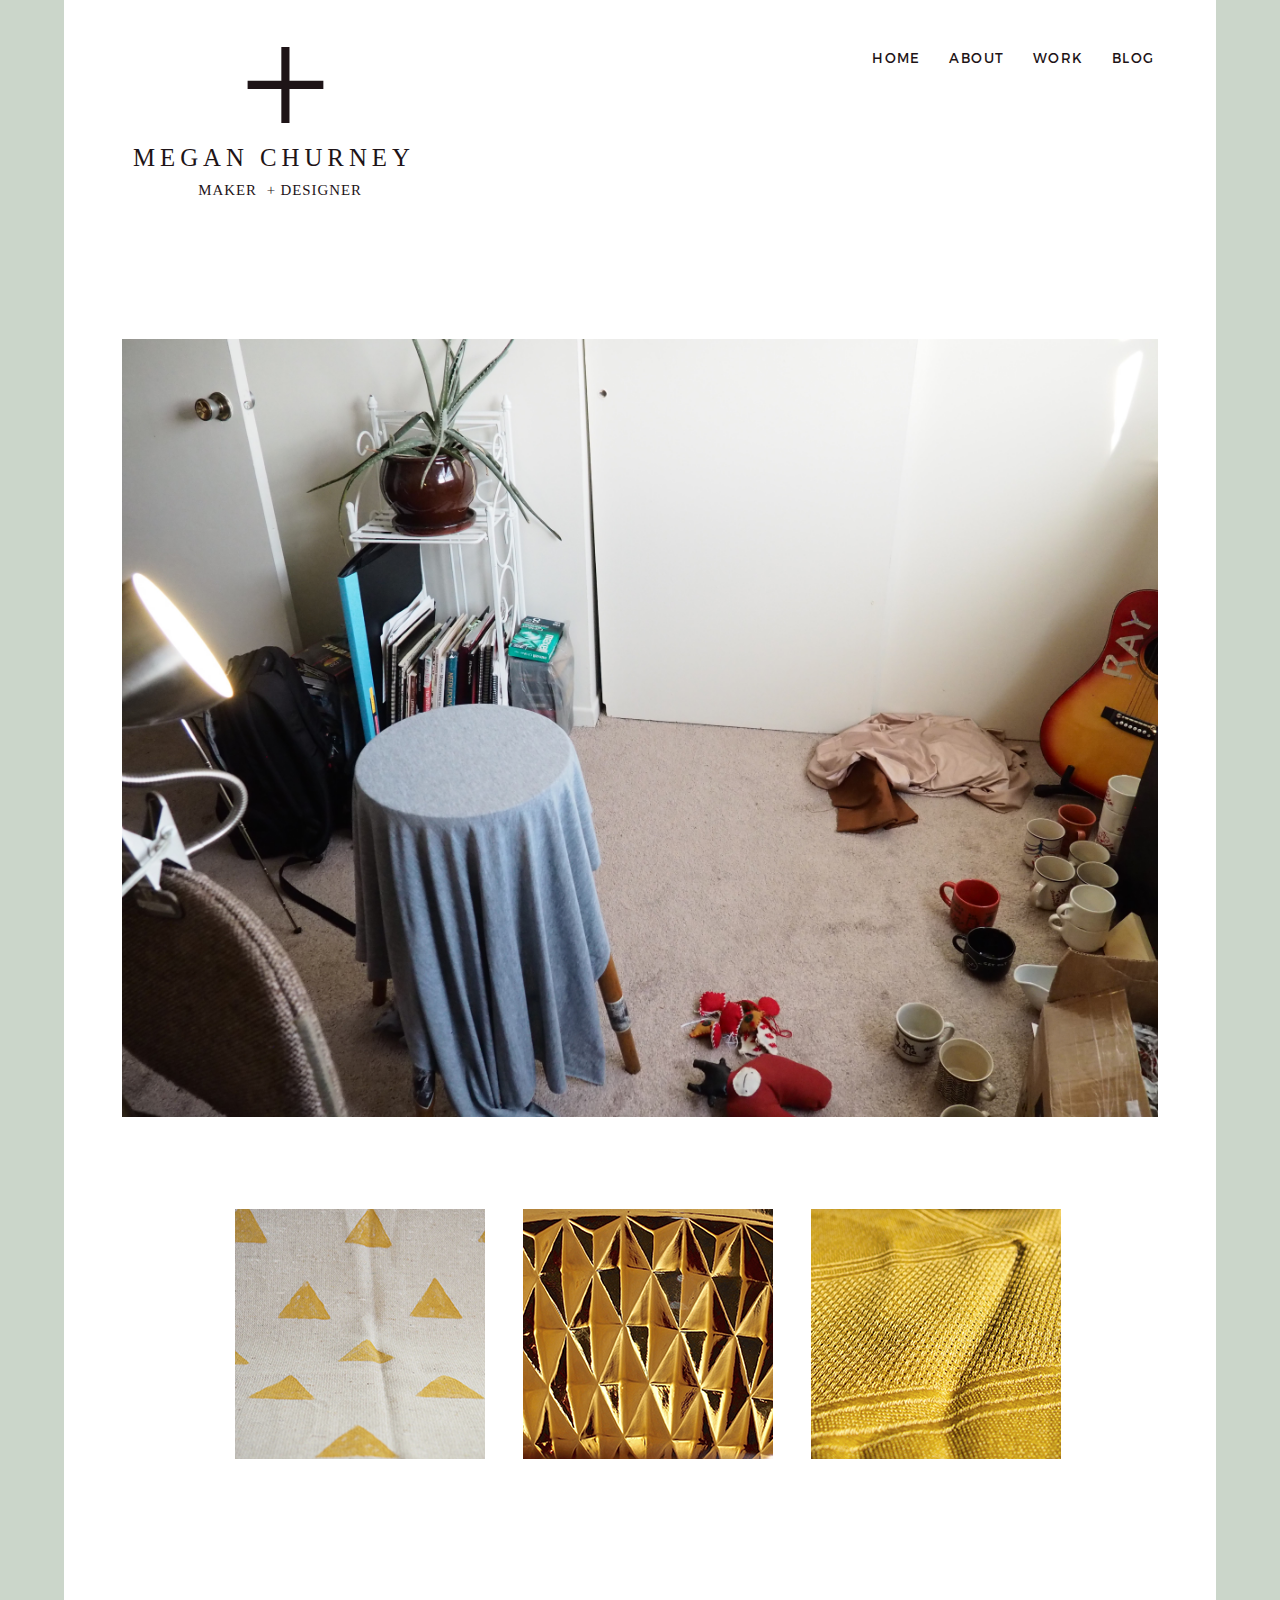
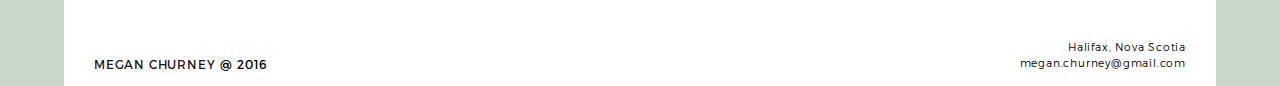
==== index.html @ f29d2ff0 "First Commit" ====
<!DOCTYPE html>
<html lan="en">
<head>
	<meta charset="UTF-8">
	<meta name="viewport" content="width=device-width; initial-scale=1.0; maximum-scale=1.0;">
	<title>Megan Churney | Home</title>
	<link rel="stylesheet" href="stylesheets/style.css">
</head>
<body>
	<div class="green-bars">
	<div class="wrapper">
	<header>
		<!-- INSERT LOGO HERE -->
		<!-- <a href="index.html"> --><img src="img/logo.svg" alt="Logo" /><!-- </a> -->


		<nav>
			<a href="index.html">Home</a>
			<a href="about.html">About</a>
			<a href="work.html">Work</a>
			<a href="blog.html">Blog</a>
			<!-- <a href="shop.html">Shop</a> -->
		</nav>	
	</header>

	<div class="splash">
		<img src="img/home/home-splash.jpg" alt="Home Page" />
	<!-- splash -->
	</div>

	<div class="slider">
		<div class="slider-item1">
			<img src="img/home/home-tri.jpg" alt="Mug Thumbnail" />
		<!-- slider-item 1 -->
		</div>
		<div class="slider-item2">
			<img src="img/home/home-yellow.jpg" alt="Mug Thumbnail" />
		<!-- slider-item 2 -->
		</div>
		<div class="slider-item3">
			<img src="img/home/home-yellow2.jpg" alt="Mug Thumbnail" />
		<!-- slider-item 3 -->
		</div>
	<!-- slider -->
	</div>

	<footer>
		<div>
		<a href="index.html">Megan Churney</a>@ 2016
		</div>

		<div>
			<p>Halifax, Nova Scotia</p>
			<p>megan.churney@gmail.com</p>
		</div>
	<!-- footer -->
	</footer>
	<!-- wrapper -->
	</div>
	<!-- green bars -->
	</div>
</body>
</html>
---- stylesheets/style.css ----
/*----------- FONTS -----------*/
@font-face {
	font-family: Montserrat-light;
	src: url(../fonts/Montserrat-Light.otf);
}
@font-face {
	font-family: Montserrat-reg;
	src: url(../fonts/Montserrat-Regular.otf);
}
@font-face {
	font-family: BerkeBoo;
	src: url(../fonts/BerkeBoo);
}

/*----------- GENERAL ----------*/
* {
	margin: 0;
	padding: 0;
}

body {
	background-color: #F6D4BA;
}

.green-bars {
	height: 100%;
	width: 100%;
	background-color: #CBD6CA;
}

.wrapper {
	margin: 0 auto;
	width: 90%;
	background-color: white;
}

/*---------- HEADER ----------*/
header {
	width: 98%;
	margin: 0 auto;
	display: flex;
	justify-content: space-between;
}

header img {
	height: 100%;
	width: 27%;
	padding-left: 55px;

}

.hamburger {
	display: none;
}

nav {
	display: flex;
	justify-content: space-between;
	font-family: Montserrat-reg;
	font-size: 10pt;
	text-transform: uppercase;
	letter-spacing: 1.4px;
	width: 25%;
	padding: 50px;
} 

nav a {
	color: #1E1417;
	text-decoration: none;
}

nav a:hover {
	color: #D1C9BE;
}

/*---------- SPLASH ----------*/
.splash {
	width: 90%;
	max-height: 750px;
	/*background-color: #1E1417;*/
	margin: 0 auto;
	margin-top: 140px;
}

.splash img {
	width: 100%;
}

/*---------- SLIDER ----------*/
.slider {
	width: 75%;
	height: 230px;
	margin: 0 auto;
	margin-top: 120px;
	display: flex;
	justify-content: space-around;
}

.slider-item1, .slider-item2, .slider-item3 {
	width: 27%;
	height: 100%;
}

.slider-item1 {
	background-color: #D28974;
}

.slider-item1 img, .slider-item2 img, .slider-item3 img {
	-webkit-filter: grayscale(20%);
}

.slider-item2 {
	background-color: #C6A28C;
}

.slider-item3 {
	background-color: #E6BC96;
}


/*---------- MISC PAGE CONTENT ----------*/
.page-title, .subtitle, .credits, .filter {
	font-family: Montserrat-light;
	text-transform: uppercase;
	font-weight: lighter;
	letter-spacing: 1px;
}

.page-title {
	font-size: 18pt;
	text-align: center;
	padding-top: 120px;
	padding-bottom: 75px;
}

.subtitle {
	font-size: 15pt;
	padding-top: 0;
	padding-bottom: 30px;
}

.body-copy {
	font-size: 13pt;
	font-family: BerkeBoo;
	line-height: 20px;
	padding-bottom: 20px;
}

.filter {
	font-size: 10pt;
	padding-top: 8px;
}


/*---------- FOOTER ----------*/
footer {
	display: flex;
	justify-content: space-between;
	align-items: flex-end;
	font-family: Montserrat-reg;
	letter-spacing: 0.8px;
	font-size: 9pt;
	padding: 200px 0 15px 30px;
}

footer a {
	color: #1E1417;
	text-decoration: none;
	text-transform: uppercase;
	padding-right: 5px;
}

footer p {
	font-family: Montserrat-light;
	text-align: right;
	padding-right: 30px;
	line-height: 16px;
	font-size: 8pt;
}

/*---------- *** MEDIA QUERIES *** ----------*/

@media only screen and (max-width: 1232px) {
.wrapper {width: 95%;}
}


@media only screen and (max-width: 1168px) {
.wrapper {width: 100%;}
}
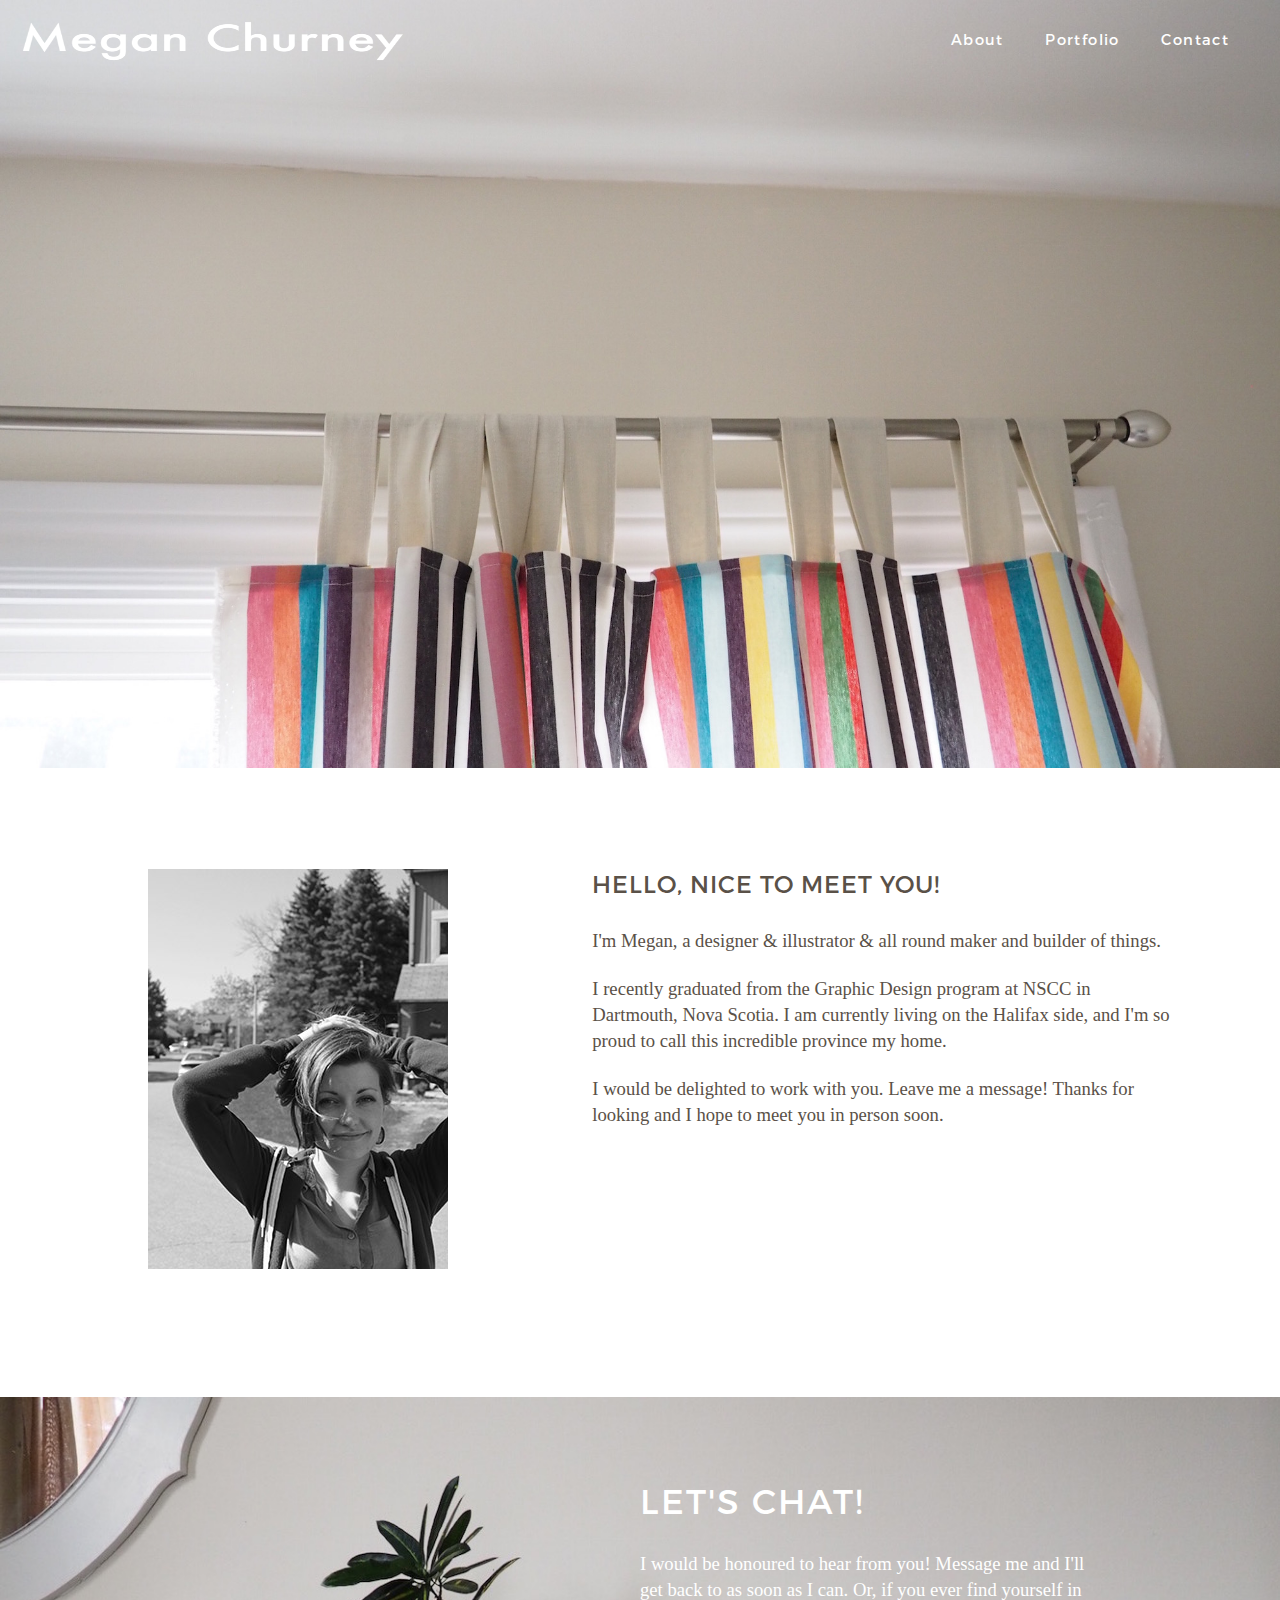
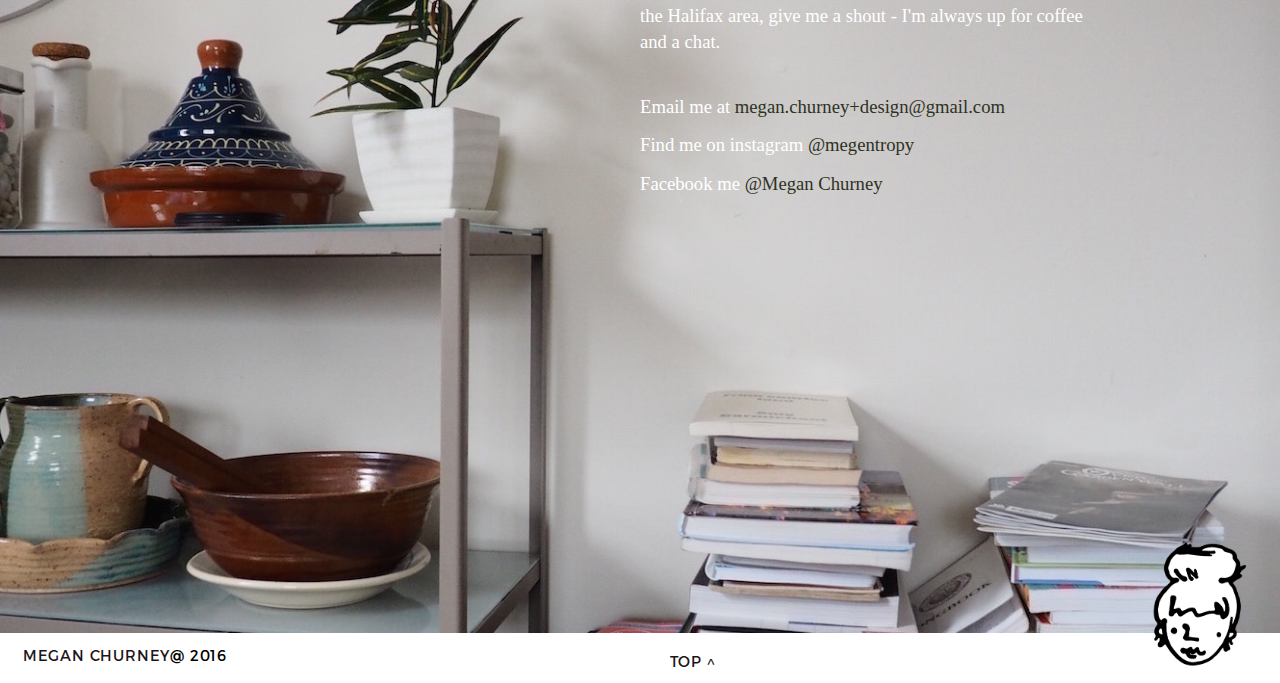
==== commit 52229793: "New Update to Site" ====
--- a/index.html
+++ b/index.html
@@ -2,62 +2,82 @@
 <html lan="en">
 <head>
 	<meta charset="UTF-8">
-	<meta name="viewport" content="width=device-width; initial-scale=1.0; maximum-scale=1.0;">
-	<title>Megan Churney | Home</title>
-	<link rel="stylesheet" href="stylesheets/style.css">
+	<meta name="viewport" content="width=device-width, initial-scale=1.0, maximum-scale=1.0">
+	<title>Megan Churney | Work</title>
+	<link rel="stylesheet" href="style.css">
 </head>
 <body>
-	<div class="green-bars">
+
 	<div class="wrapper">
 	<header>
-		<!-- INSERT LOGO HERE -->
-		<!-- <a href="index.html"> --><img src="img/logo.svg" alt="Logo" /><!-- </a> -->
+		
+		<div class="hero">
+			<img src="img/home-hero.jpg" alt="Curtain" />
+		<!-- hero -->
+		</div>
+
+		<!-- INSERT LINKED LOGO HERE -->
+		<a href="index.html"><img class="logo" src="img/logo-white.png" alt="Megan Churney" /></a>
+		
+
+		<nav>
+			<a href="#about">About</a>
+			<a href="portfolio.html">Portfolio</a>
+			<a href="#contact">Contact</a>
+		</nav>	
+
+	</header>
+
+	<!-- ******** ANCHOR POINT HERE FOR ABOUT PAGE ******** -->
+	<!-- <a name="about"></a> -->
+	<div class="about">
+		<a name="about"></a>
+		<!-- INSERT MEGAN HERE -->
+		<img src="img/about-meg.jpg" alt="Megan" />
+
+		<div class="about-blurb">
+			<h2 class="subtitle">Hello, nice to meet you!</h2>
+			<p class="body-copy">I'm Megan, a designer & illustrator & all round maker and builder of things.</p>
+			<p class="body-copy">I recently graduated from the Graphic Design program at NSCC in Dartmouth, Nova Scotia. I am currently living on the Halifax side, and I'm so proud to call this incredible province my home.</p>
+			<p class="body-copy">I would be delighted to work with you. Leave me a message! Thanks for looking and I hope to meet you in person soon.</p>
+			<!-- <p class="body-copy">Meg</p> -->
+		<!-- about-blurb -->
+		</div>
+	<!-- about -->
+	</div>
 
 
-		<nav>
-			<a href="index.html">Home</a>
-			<a href="about.html">About</a>
-			<a href="work.html">Work</a>
-			<a href="blog.html">Blog</a>
-			<!-- <a href="shop.html">Shop</a> -->
-		</nav>	
-	</header>
+	<!-- ******** ANCHOR POINT FOR CONTACT PAGE ******** -->
+	<div class="contact">
+		<img src="img/home.jpg" alt="Background" />
 
-	<div class="splash">
-		<img src="img/home/home-splash.jpg" alt="Home Page" />
-	<!-- splash -->
-	</div>
+		<div class="contact-blurb">
+			<a name="contact"></a>	
+			<h2 class="subtitle">Let's chat!</h2>
 
-	<div class="slider">
-		<div class="slider-item1">
-			<img src="img/home/home-tri.jpg" alt="Mug Thumbnail" />
-		<!-- slider-item 1 -->
-		</div>
-		<div class="slider-item2">
-			<img src="img/home/home-yellow.jpg" alt="Mug Thumbnail" />
-		<!-- slider-item 2 -->
-		</div>
-		<div class="slider-item3">
-			<img src="img/home/home-yellow2.jpg" alt="Mug Thumbnail" />
-		<!-- slider-item 3 -->
-		</div>
-	<!-- slider -->
-	</div>
+			<p class="body-copy">I would be honoured to hear from you! Message me and I'll get back to as soon as I can. Or, if you ever find yourself in the Halifax area, give me a shout - I'm always up for coffee and a chat.</p>
+
+			<ul class="contact-list">
+				<li>Email me at <a href="mailto:megan.churney+design@gmail.com">megan.churney+design@gmail.com</a></li>
+				<li>Find me on instagram <a href="https://www.instagram.com/megentropy/">@megentropy</a></li>
+				<li>Facebook me <a href="https://www.facebook.com/machurney">@Megan Churney</a></li>
+			</ul>
+		
+
+			<!-- contact-blurb -->
+			</div>
+	<!-- contact -->
+	</div>	
 
 	<footer>
-		<div>
+		<div class="credit">
 		<a href="index.html">Megan Churney</a>@ 2016
 		</div>
-
-		<div>
-			<p>Halifax, Nova Scotia</p>
-			<p>megan.churney@gmail.com</p>
-		</div>
+		<a href="index.html">Top ^</a>
+		<img class="face" src="img/face.png" alt="Face Logo" />
 	<!-- footer -->
 	</footer>
 	<!-- wrapper -->
 	</div>
-	<!-- green bars -->
-	</div>
 </body>
 </html>--- a/style.css
+++ b/style.css
@@ -0,0 +1,206 @@
+----------- FONTS -----------*/
+@font-face {
+	font-family: Montserrat-light;
+	src: url(./fonts/Montserrat-Light.otf);
+}
+@font-face {
+	font-family: Montserrat-reg;
+	src: url(./fonts/Montserrat-Regular.otf);
+}
+@font-face {
+	font-family: BerkeBoo;
+	src: url(./fonts/BerkeBoo);
+}
+
+/*----------- GENERAL ----------*/
+* {
+	margin: 0;
+	padding: 0;
+}
+
+body {
+	background-color: black;
+}
+
+/*.white-bars {
+	height: 100%;
+	width: 100%;
+	background-color: #fff;
+}*/
+
+.wrapper {
+	margin: 0 auto;
+	width: 100%;
+	background-color: white;
+	z-index: -2;
+	position: absolute;
+}
+
+/*---------- HEADER ----------*/
+
+header {
+	display: flex;
+	justify-content: space-between;
+}
+
+.logo {
+	width: 60%;
+	height: 60%;
+	padding-top: 10px;
+}
+
+.hero {
+	text-align: center;
+	z-index: -1;
+	position: absolute;
+}
+
+.hero img {
+	width: 100%;
+}
+
+nav {
+	display: flex;
+	justify-content: space-around;
+	font-family: Montserrat-reg;
+	font-size: 11pt;
+	letter-spacing: 1.4px;
+	width: 25%;
+	padding: 30px;
+} 
+
+nav a {
+	color: white;
+	text-decoration: none;
+}
+
+nav a:hover {
+	color: #D1C9BE;
+}
+
+/*---------- CONTENT ----------*/
+.about {
+	width: 95%;
+	margin: 0 auto;
+	padding-top: 58%;
+	padding-bottom: 5%;
+	display: flex;
+	justify-content: space-around;
+}
+
+.about a {
+	margin-top: -70px;
+	margin-right: -100px;
+}
+
+.about-blurb {
+	width: 48%;
+}
+
+.page-title, .subtitle, .filter {
+	font-family: Montserrat-reg;
+	text-transform: uppercase;
+	font-weight: lighter;
+	letter-spacing: 1px;
+}
+
+.page-title {
+	font-size: 18pt;
+	text-align: center;
+	padding-top: 120px;
+	padding-bottom: 75px;
+}
+
+.subtitle {
+	font-size: 18pt;
+	padding-top: 0;
+	padding-bottom: 30px;
+	color: #5A5148;
+}
+
+.body-copy, ul {
+	font-size: 14pt;
+	font-family: Montserrat-light;
+	line-height: 26px;
+	padding-bottom: 22px;
+	color: #5A5148;
+}
+
+.contact {
+	padding-top: 5%;
+}
+
+.contact a {
+	margin-top: -60px;
+	margin-right: -50px;
+}	
+
+.contact-blurb {
+	/*margin: 7% 0 0 47%;*/
+	padding: 0 0 0 50%;
+}
+
+.contact-blurb .body-copy {
+	width: 70%;
+	color: #fff;
+	padding-bottom: 5%;
+}
+
+.contact .subtitle {
+	color: #fff;
+	letter-spacing: 2px;
+	font-size: 26pt;
+	padding-top: 10%;
+}
+
+.contact img {
+	z-index: -1;
+	position: absolute;
+	width: 100%;
+}
+
+.contact-list {
+	list-style: none;
+	color: #fff;
+}
+
+.contact-list a {
+	text-decoration: none;
+	color: #2E3223;
+}
+
+.contact-list a:hover {
+	color: #686A48;
+}
+
+li {
+	padding: 1% 0;
+}
+
+/*---------- FOOTER ----------*/
+footer {
+	display: flex;
+	justify-content: space-between;
+	align-items: flex-end;
+	font-family: Montserrat-reg;
+	letter-spacing: 0.8px;
+	font-size: 11pt;
+	padding: 24% 0 1% 1%;
+}
+
+.credit {
+	padding-bottom: 0.5%;
+}
+
+footer a {
+	color: #1E1417;
+	text-decoration: none;
+	text-transform: uppercase;
+	padding-left: 10px;
+}
+
+.face {
+	width: 8%;
+	height: 8%;
+	padding-right: 30px;
+}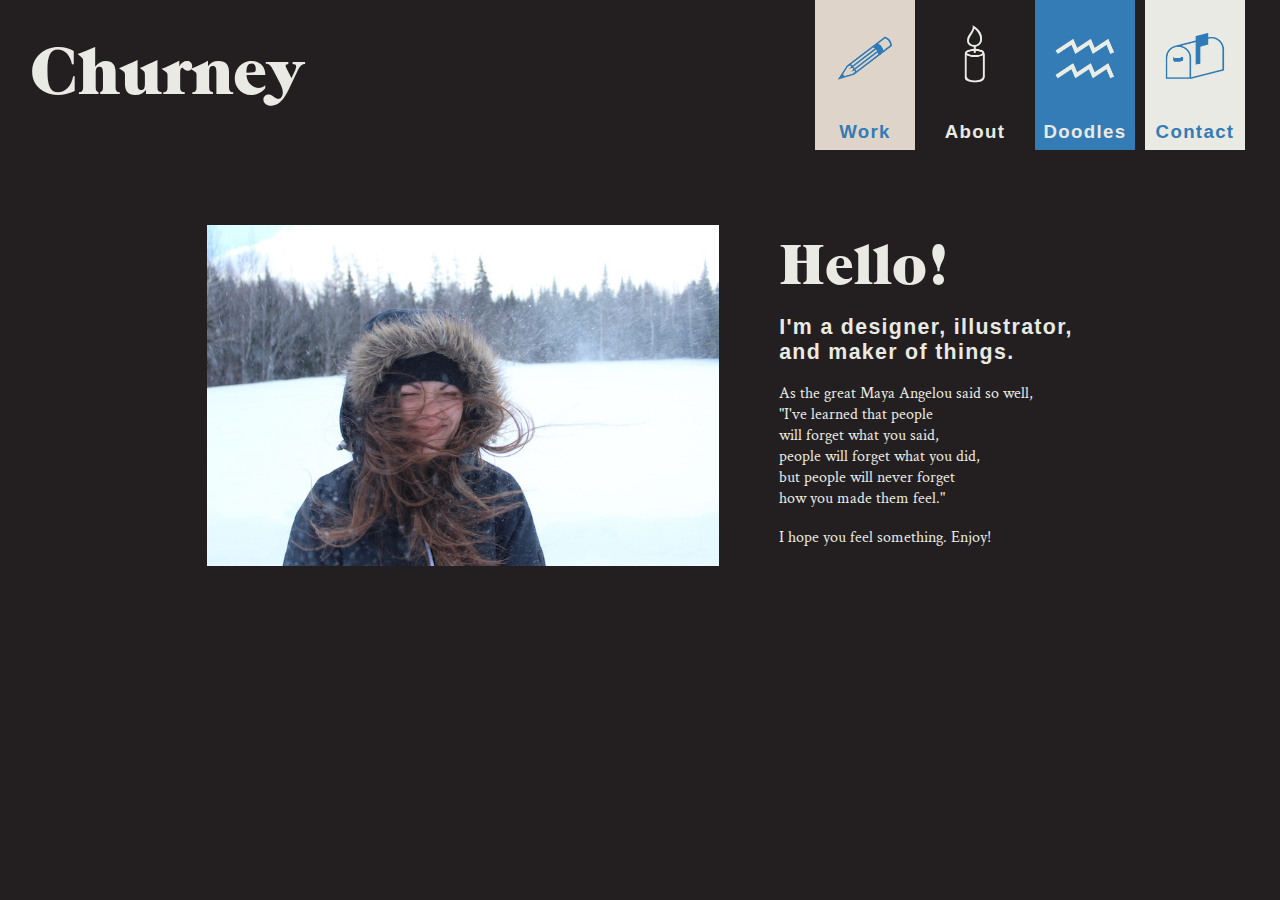
==== commit 741a9b94: "fixed the "fix" that didn't work" ====
--- a/index.html
+++ b/index.html
@@ -1,83 +1,98 @@
 <!DOCTYPE html>
-<html lan="en">
-<head>
-	<meta charset="UTF-8">
-	<meta name="viewport" content="width=device-width, initial-scale=1.0, maximum-scale=1.0">
-	<title>Megan Churney | Work</title>
-	<link rel="stylesheet" href="style.css">
-</head>
-<body>
+<html>
 
-	<div class="wrapper">
-	<header>
+	<head>
+		<meta charset="utf-8">
+		<title>Churney Design | About</title>
+		<meta name="description" content="Designer, Illustrator, Maker of Things">
+		<link href="https://fonts.googleapis.com/css?family=Crimson+Text" rel="stylesheet">
+		<link rel="stylesheet" href="style.css">
+	</head>
+
+	<body class="about">
+
+<!-- Navigation Bar – – – – – – – – – – – – – – – – – – – – – – – – – – – – -->
+
+		<nav>
+
+			<div class="navbar-logo">
+				<a href="index"><h1>Churney</h1></a>
+			</div>
+			
+			
+			<div class="navbar">
+				
+				<div class="navbar-work">
+					<!-- Work = Beige, Blue Text & Pencil-->
+					<a href="work">
+						<img src="img/pencil.png" alt="Pencil"/>
+						<h4>Work</h4>
+					</a>
+				</div>	
+			
+				<div class="navbar-about">
+					<!-- About = Black, White Text & Candle-->
+					<a href="index">
+						<img src="img/candle.png" alt="Candle"/>
+						<h4>About</h4>
+					</a>
+				</div>
+			
+				<div class="navbar-doodles">	
+					<!-- Doodles = Blue, White Text & Zigzags -->
+					<a href="doodles">
+						<img src="img/doodle.png" alt="Zigzag"/>
+						<h4>Doodles</h4>
+					</a>
+				</div>
+
+<!-- 				<div class="navbar-process"> -->
+					<!-- Process = Green, White Text & Hourglass -->
+<!-- 					<a href="process.html">
+						<img src="img/hourglass.png" alt="Hourglass"/>
+						<h4>Process</h4>
+					</a>
+				</div> -->
+	
+				<div class="navbar-contact">
+					<!-- Contact = White, Blue Text & Mail Box -->
+					<a href="contact">
+						<img src="img/mailbox.png" alt="Mailbox"/>
+						<h4>Contact</h4>
+					</a>
+				</div>
+
+			</div>	
+
+
+		</nav>
+
+<!-- About– – – – – – – – – – – – – – – – – – – – – – – – – – – – – – – – – -->
+
+		<div class="about-content">
+			
+			<img src="img/about-meg.jpg" alt="Portrait of Megan"/>
+
+			<div class="blurb">
+				<h1>Hello!</h1>
+				<br>
+				<h3>I'm a designer, illustrator,</h3>
+				<h3>and maker of things.</h3>
+				<br>
+				<p>As the great Maya Angelou said so well,</p>
+				<p>"I've learned that people</p>
+				<p>will forget what you said,</p>
+				<p>people will forget what you did,</p>
+				<p>but people will never forget</p>
+				<p>how you made them feel."</p>
+				<br>
+				<p>I hope you feel something. Enjoy!</p>
+			</div>
+
+			<!-- <img src="img/about-meg.jpg" alt="Portrait of Megan"/> -->
 		
-		<div class="hero">
-			<img src="img/home-hero.jpg" alt="Curtain" />
-		<!-- hero -->
 		</div>
 
-		<!-- INSERT LINKED LOGO HERE -->
-		<a href="index.html"><img class="logo" src="img/logo-white.png" alt="Megan Churney" /></a>
-		
+	</body>
 
-		<nav>
-			<a href="#about">About</a>
-			<a href="portfolio.html">Portfolio</a>
-			<a href="#contact">Contact</a>
-		</nav>	
-
-	</header>
-
-	<!-- ******** ANCHOR POINT HERE FOR ABOUT PAGE ******** -->
-	<!-- <a name="about"></a> -->
-	<div class="about">
-		<a name="about"></a>
-		<!-- INSERT MEGAN HERE -->
-		<img src="img/about-meg.jpg" alt="Megan" />
-
-		<div class="about-blurb">
-			<h2 class="subtitle">Hello, nice to meet you!</h2>
-			<p class="body-copy">I'm Megan, a designer & illustrator & all round maker and builder of things.</p>
-			<p class="body-copy">I recently graduated from the Graphic Design program at NSCC in Dartmouth, Nova Scotia. I am currently living on the Halifax side, and I'm so proud to call this incredible province my home.</p>
-			<p class="body-copy">I would be delighted to work with you. Leave me a message! Thanks for looking and I hope to meet you in person soon.</p>
-			<!-- <p class="body-copy">Meg</p> -->
-		<!-- about-blurb -->
-		</div>
-	<!-- about -->
-	</div>
-
-
-	<!-- ******** ANCHOR POINT FOR CONTACT PAGE ******** -->
-	<div class="contact">
-		<img src="img/home.jpg" alt="Background" />
-
-		<div class="contact-blurb">
-			<a name="contact"></a>	
-			<h2 class="subtitle">Let's chat!</h2>
-
-			<p class="body-copy">I would be honoured to hear from you! Message me and I'll get back to as soon as I can. Or, if you ever find yourself in the Halifax area, give me a shout - I'm always up for coffee and a chat.</p>
-
-			<ul class="contact-list">
-				<li>Email me at <a href="mailto:megan.churney+design@gmail.com">megan.churney+design@gmail.com</a></li>
-				<li>Find me on instagram <a href="https://www.instagram.com/megentropy/">@megentropy</a></li>
-				<li>Facebook me <a href="https://www.facebook.com/machurney">@Megan Churney</a></li>
-			</ul>
-		
-
-			<!-- contact-blurb -->
-			</div>
-	<!-- contact -->
-	</div>	
-
-	<footer>
-		<div class="credit">
-		<a href="index.html">Megan Churney</a>@ 2016
-		</div>
-		<a href="index.html">Top ^</a>
-		<img class="face" src="img/face.png" alt="Face Logo" />
-	<!-- footer -->
-	</footer>
-	<!-- wrapper -->
-	</div>
-</body>
 </html>--- a/style.css
+++ b/style.css
@@ -1,206 +1,389 @@
------------ FONTS -----------*/
-@font-face {
-	font-family: Montserrat-light;
-	src: url(./fonts/Montserrat-Light.otf);
-}
-@font-face {
-	font-family: Montserrat-reg;
-	src: url(./fonts/Montserrat-Regular.otf);
-}
-@font-face {
-	font-family: BerkeBoo;
-	src: url(./fonts/BerkeBoo);
-}
-
-/*----------- GENERAL ----------*/
+/* GENERAL */
+
 * {
 	margin: 0;
 	padding: 0;
 }
 
-body {
-	background-color: black;
-}
-
-/*.white-bars {
-	height: 100%;
-	width: 100%;
-	background-color: #fff;
+@font-face {
+    font-family: GrouchITC;
+    src: url(fonts/GrouchITC.otf);
+}
+
+@keyframes fadein {
+	from { opacity: 0;}
+	to { opacity: 1;}
+}
+
+@-webkit-keyframes fadeEffect {
+	from {opacity: 0;}
+	to {opacity: 1;}
+}
+
+
+a {
+	text-decoration: none;
+}
+
+/* – – – – – – – – – – – – – – – – – – – – */
+
+/* FONTS
+		Titles - GrouchITC
+		Headings - Futura
+		Subheadings - Futura
+		Body Copy - Crimson Text
+*/
+
+h1 { 
+	font-family: 'GrouchITC', serif;
+	font-size: 50pt;
+	padding: 30px;
+}
+
+h2 {
+	font-family: 'GrouchITC', serif;
+	font-size: 16pt;
+	padding: 0 10px 0 30px;
+	margin-top: 30px;
+	letter-spacing: 1pt;
+}
+
+h3 {
+	font-family: 'Futura', sans-serif;
+	font-size: 16pt;
+	margin: 10px 10px 0 30px;
+	letter-spacing: 1pt;
+}
+
+h4 {
+	font-family: 'Futura', sans-serif;
+	font-size: 14pt;
+	letter-spacing: 1pt;
+}
+
+.subtitle {
+	font-family: 'Crimson Text', serif;
+	font-size: 14pt;
+}
+
+p {
+	font-family: 'Crimson Text', serif;
+	font-size: 12pt;
+	margin: 0 10px 0 30px;
+}
+
+/* – – – – – – – – – – – – – – – – – – – – */
+
+/* COLOURS
+		Work = Beige
+		About = Black
+		Doodles = Blue
+		Process = Green
+		Contact = White
+*/
+
+.work {
+	background-color: #dfd4c9;
+	color: #347cb6;
+}
+
+.work a {
+	color: #347cb6;
+}
+
+.about {
+	background-color: #231f20;
+	color: #e9eae3;
+}
+
+.about a {
+	color: #e9eae3;
+}
+
+.doodles {
+	background-color: #347cb6;
+	color: #e9eae3;
+}
+
+.doodles a {
+	color: #e9eae3;
+}
+
+/*.process {
+	background-color: #5d8c87;
+	color: #e9eae3;
+}
+
+.process a {
+	color: #e9eae3;
 }*/
 
-.wrapper {
-	margin: 0 auto;
-	width: 100%;
-	background-color: white;
-	z-index: -2;
-	position: absolute;
-}
-
-/*---------- HEADER ----------*/
-
-header {
-	display: flex;
-	justify-content: space-between;
-}
-
-.logo {
-	width: 60%;
-	height: 60%;
-	padding-top: 10px;
-}
-
-.hero {
+.contact {
+	background-color: #e9eae3;
+	color: #347cb6;
+}
+
+.contact a {
+	color: #347cb6;
+}
+
+/* – – – – – – – – – – – – – – – – – – – – */
+
+/* NAV BAR
+		Work = Beige, Blue Text & Pencil
+		About = Black, White Text & Candle
+		Doodles = Blue, White Text & Zigzags
+		Process = Green, White Text & Hourglass
+		Contact = White, Blue Text & Mail Box
+*/
+
+nav {
+	display: flex;
+	justify-content: space-between; 
+}
+
+.navbar {
+	display: flex;
+	justify-content: flex-end; 
 	text-align: center;
-	z-index: -1;
-	position: absolute;
-}
-
-.hero img {
-	width: 100%;
-}
-
-nav {
-	display: flex;
-	justify-content: space-around;
-	font-family: Montserrat-reg;
-	font-size: 11pt;
-	letter-spacing: 1.4px;
-	width: 25%;
-	padding: 30px;
-} 
-
-nav a {
-	color: white;
+	padding-right: 30px;
+}
+
+.navbar-work {
+	background-color: #dfd4c9;
+	height: 150px;
+	width: 100px;
+	margin: 0 5px 5px 5px;
+}
+
+.navbar-work a {
+	color: #347cb6;
+}
+
+.navbar-work img {
+	width: 80%;
+}
+
+.navbar-about {
+	background-color: #231f20;
+	color: #e9eae3;
+	height: 150px;
+	width: 100px;
+	margin: 0 5px 5px 5px;
+}
+
+.navbar-about a {
+	color: #e9eae3;
+}
+
+.navbar-about img {
+	width: 80%;
+}
+
+.navbar-doodles {
+	background-color: #347cb6;
+	color: #e9eae3;
+	height: 150px;
+	width: 100px;
+	margin: 0 5px 5px 5px;
+}
+
+.navbar-doodles a {
+	color: #e9eae3;
+}
+
+.navbar-doodles img {
+	width: 80%;
+}
+
+/*.navbar-process {
+	background-color: #5d8c87;
+	color: #e9eae3;
+	height: 150px;
+	width: 100px;
+	margin: 0 5px 5px 5px;
+}
+
+.navbar-process a {
+	color: #e9eae3;
+}
+
+.navbar-process img {
+	width: 80%;
+}*/
+
+.navbar-contact {
+	background-color: #e9eae3;
+	color: #347cb6;
+	height: 150px;
+	width: 100px;	
+	margin: 0 5px 5px 5px;
+}
+
+.navbar-contact a {
+	color: #347cb6;
+}
+
+.navbar-contact img {
+	width: 80%;
+}
+
+/* – – – – – – – – – – – – – – – – – – – – */
+
+/* WORK */
+/* the sidebar*/
+
+.container {
+	margin-top: 40px;
+	display: flex;
+	
+}
+
+.container h2 {
+	padding-bottom: 10px;
+}
+
+.sidebar-nav {
+	display: flex;
+	flex-direction: column;
+}
+
+.work button {
+	background-color: #e9eae3;
+	color: #347cb6;
+	border: none;
+	padding: 5px 10px;
+	margin: 3px 30px;
 	text-decoration: none;
-}
-
-nav a:hover {
-	color: #D1C9BE;
-}
-
-/*---------- CONTENT ----------*/
-.about {
-	width: 95%;
-	margin: 0 auto;
-	padding-top: 58%;
-	padding-bottom: 5%;
-	display: flex;
-	justify-content: space-around;
-}
-
-.about a {
-	margin-top: -70px;
-	margin-right: -100px;
-}
-
-.about-blurb {
-	width: 48%;
-}
-
-.page-title, .subtitle, .filter {
-	font-family: Montserrat-reg;
-	text-transform: uppercase;
-	font-weight: lighter;
-	letter-spacing: 1px;
-}
-
-.page-title {
-	font-size: 18pt;
+	text-align: left;
+	cursor: pointer;
+	outline: none;
+}
+
+.work .active {
+	background-color: #dfd4c9;
+	outline: none;
+}
+
+.sidebar-nav h4 {
+	font-size: 12pt;
+}
+
+/* the client & project content */
+.work-content {
+	width: 70%;
+}
+
+.workItem {
+	display: none;
+	-webkit-animation: fadeEffect 1s;
+	animation: fadeEffect 1s;
+}
+
+.workItem img {
+	padding: 30px 10px 30px 30px;
+}
+
+
+.workItem h1 {
+	font-size: 30pt;
+	width: 50%;
+}
+
+.workItem h3 {
+	font-size: 14pt;
+	padding-bottom: 20px;
+	width: 75%;
+}
+
+.workItem h4 {
+	font-size: 12pt;
+	padding-left: 30px;
+	padding-bottom: 15px;
+}
+
+.workItem .subtitle {
+	font-size: 12pt;
+	padding-bottom: 3px;
+}
+
+.workItem p {
+	font-size: 10pt;
+}
+
+/* – – – – – – – – – – – – – – – – – – – – */
+
+/* ABOUT */
+
+.about-content {
+	display: flex;
+	justify-content: center;
+	margin-top: 70px;
+}
+
+.about-content img {
+	width: 40%;
+	height: 40%;
+	padding-right: 60px;
+}
+
+.blurb {
+	margin-top: 5px;
+}
+
+.blurb h3, .blurb p {
+	margin: 0;
+}
+
+/* – – – – – – – – – – – – – – – – – – – – */
+
+/* DOODLES */
+
+.doodles button {
+	background-color: #231f20;
+	color: #e9eae3;
+	border: none;
+	padding: 5px 100px 5px 10px;
+	margin: 3px 30px;
+	text-decoration: none;
+	text-align: left;
+	cursor: pointer;
+	outline: none;
+}
+
+.doodles .active {
+	background-color: #347cb6;
+	outline: none;
+}
+
+
+/* – – – – – – – – – – – – – – – – – – – – */
+
+/* CONTACT */
+
+.contact .blurb {
 	text-align: center;
-	padding-top: 120px;
-	padding-bottom: 75px;
-}
-
-.subtitle {
-	font-size: 18pt;
-	padding-top: 0;
-	padding-bottom: 30px;
-	color: #5A5148;
-}
-
-.body-copy, ul {
-	font-size: 14pt;
-	font-family: Montserrat-light;
-	line-height: 26px;
-	padding-bottom: 22px;
-	color: #5A5148;
-}
-
-.contact {
-	padding-top: 5%;
-}
-
-.contact a {
-	margin-top: -60px;
-	margin-right: -50px;
-}	
-
-.contact-blurb {
-	/*margin: 7% 0 0 47%;*/
-	padding: 0 0 0 50%;
-}
-
-.contact-blurb .body-copy {
-	width: 70%;
-	color: #fff;
-	padding-bottom: 5%;
-}
-
-.contact .subtitle {
-	color: #fff;
-	letter-spacing: 2px;
-	font-size: 26pt;
-	padding-top: 10%;
-}
-
-.contact img {
-	z-index: -1;
-	position: absolute;
-	width: 100%;
-}
-
-.contact-list {
-	list-style: none;
-	color: #fff;
-}
-
-.contact-list a {
-	text-decoration: none;
-	color: #2E3223;
-}
-
-.contact-list a:hover {
-	color: #686A48;
-}
-
-li {
-	padding: 1% 0;
-}
-
-/*---------- FOOTER ----------*/
+	padding-top: 70px;
+}
+
+.blurb h1 {
+	padding: 0;
+	font-size: 42pt;
+}
+
+/* – – – – – – – – – – – – – – – – – – – – */
+
+/* FOOTER */
+
 footer {
-	display: flex;
-	justify-content: space-between;
-	align-items: flex-end;
-	font-family: Montserrat-reg;
-	letter-spacing: 0.8px;
-	font-size: 11pt;
-	padding: 24% 0 1% 1%;
-}
-
-.credit {
-	padding-bottom: 0.5%;
-}
-
-footer a {
-	color: #1E1417;
-	text-decoration: none;
-	text-transform: uppercase;
-	padding-left: 10px;
-}
-
-.face {
-	width: 8%;
-	height: 8%;
-	padding-right: 30px;
-}+	padding-bottom: 50px;
+}
+
+
+
+
+
+
+
+
+
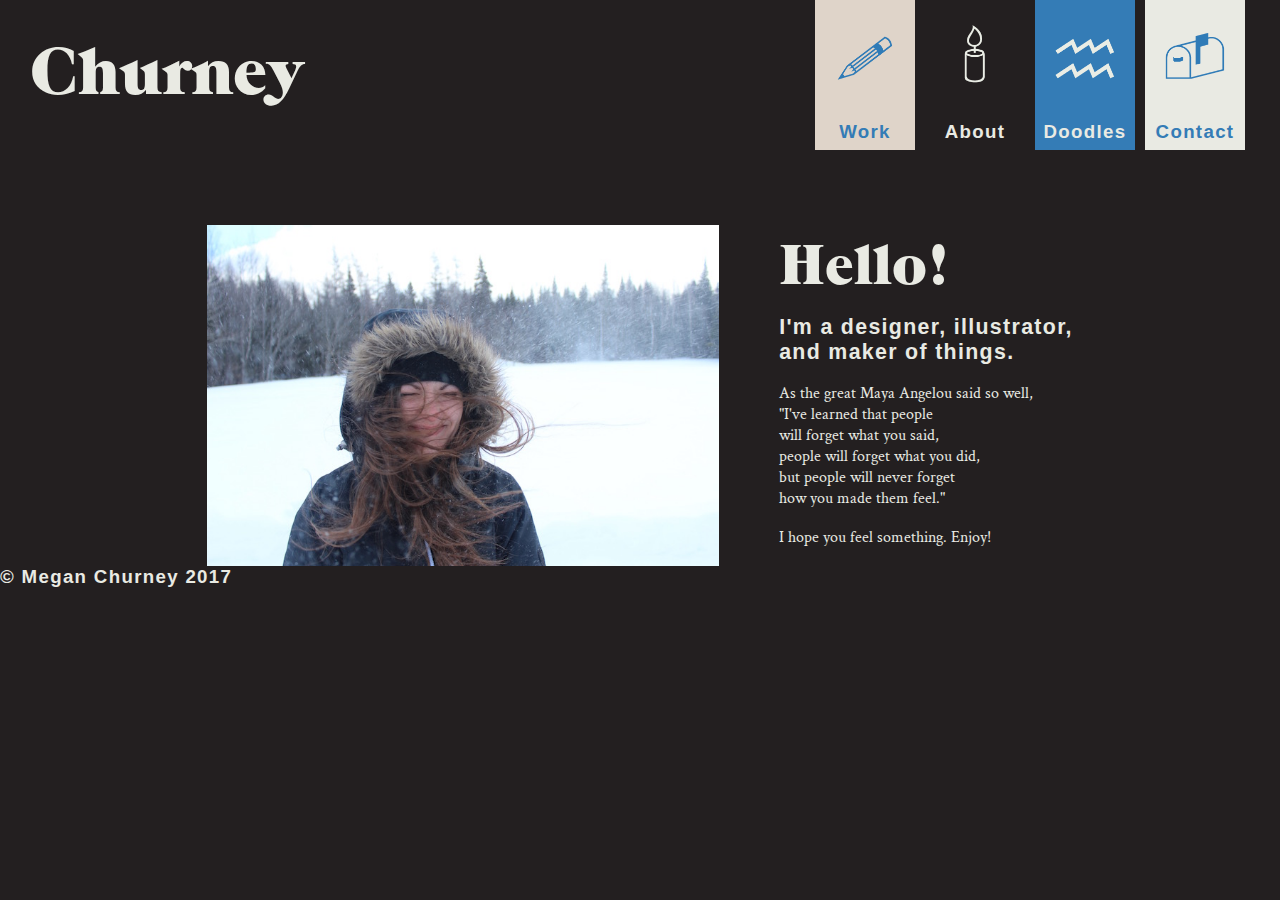
==== commit 5b1cd3b3: "added footer info" ====
--- a/index.html
+++ b/index.html
@@ -16,7 +16,7 @@
 		<nav>
 
 			<div class="navbar-logo">
-				<a href="index"><h1>Churney</h1></a>
+				<a href="/"><h1>Churney</h1></a>
 			</div>
 			
 			
@@ -32,7 +32,7 @@
 			
 				<div class="navbar-about">
 					<!-- About = Black, White Text & Candle-->
-					<a href="index">
+					<a href="/">
 						<img src="img/candle.png" alt="Candle"/>
 						<h4>About</h4>
 					</a>
@@ -93,6 +93,12 @@
 		
 		</div>
 
+
+		<footer>
+			<h4>&copy; Megan Churney 2017<h4>
+		</footer>
+
+
 	</body>
 
 </html>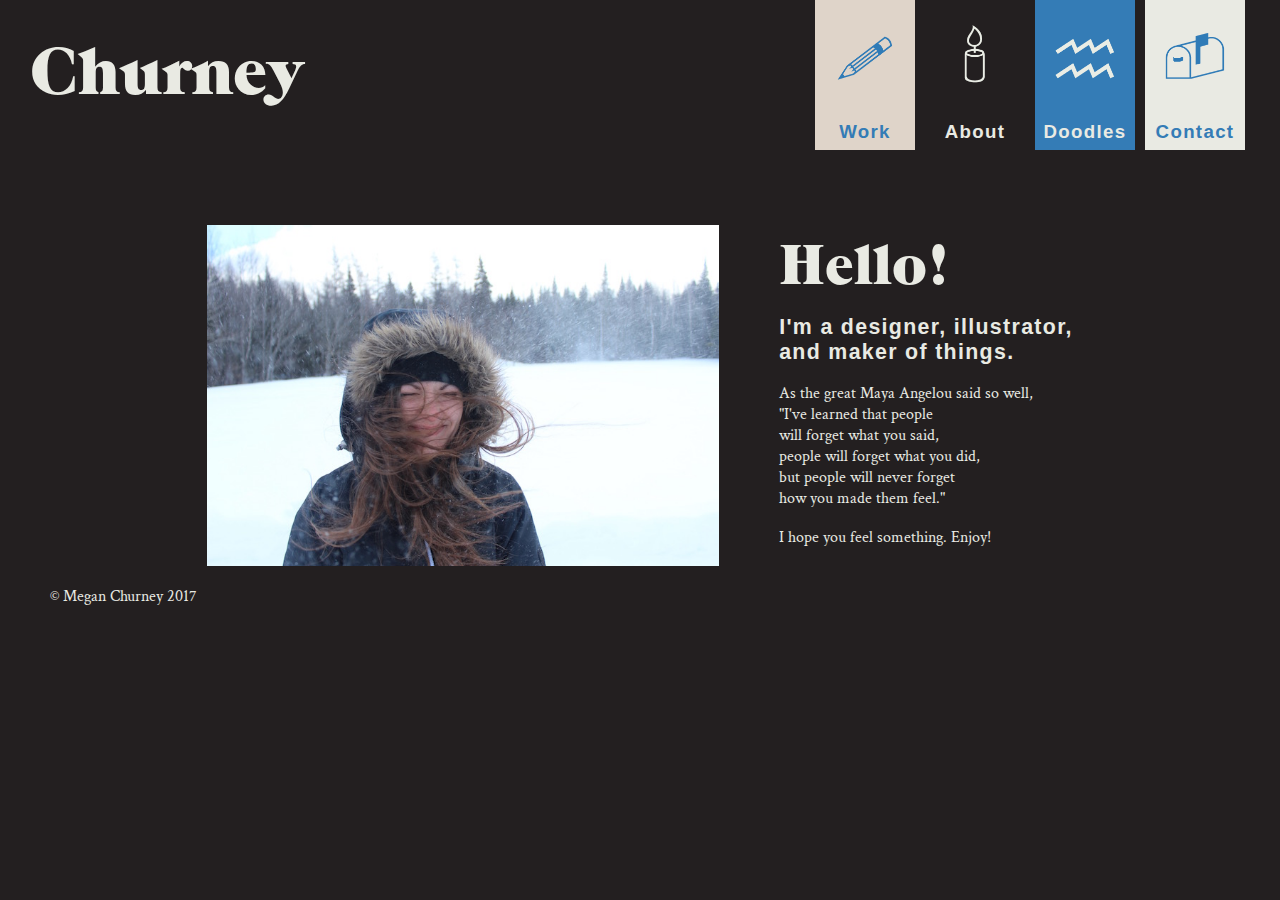
==== commit d5667dc3: "padding was weird" ====
--- a/index.html
+++ b/index.html
@@ -95,7 +95,7 @@
 
 
 		<footer>
-			<h4>&copy; Megan Churney 2017<h4>
+			<p>&copy; Megan Churney 2017<p>
 		</footer>
 
 
--- a/style.css
+++ b/style.css
@@ -376,14 +376,16 @@
 /* FOOTER */
 
 footer {
-	padding-bottom: 50px;
-}
-
-
-
-
-
-
-
-
-
+	padding-bottom: 30px;
+}
+
+
+footer p {
+	padding: 20px; 
+}
+
+
+
+
+
+
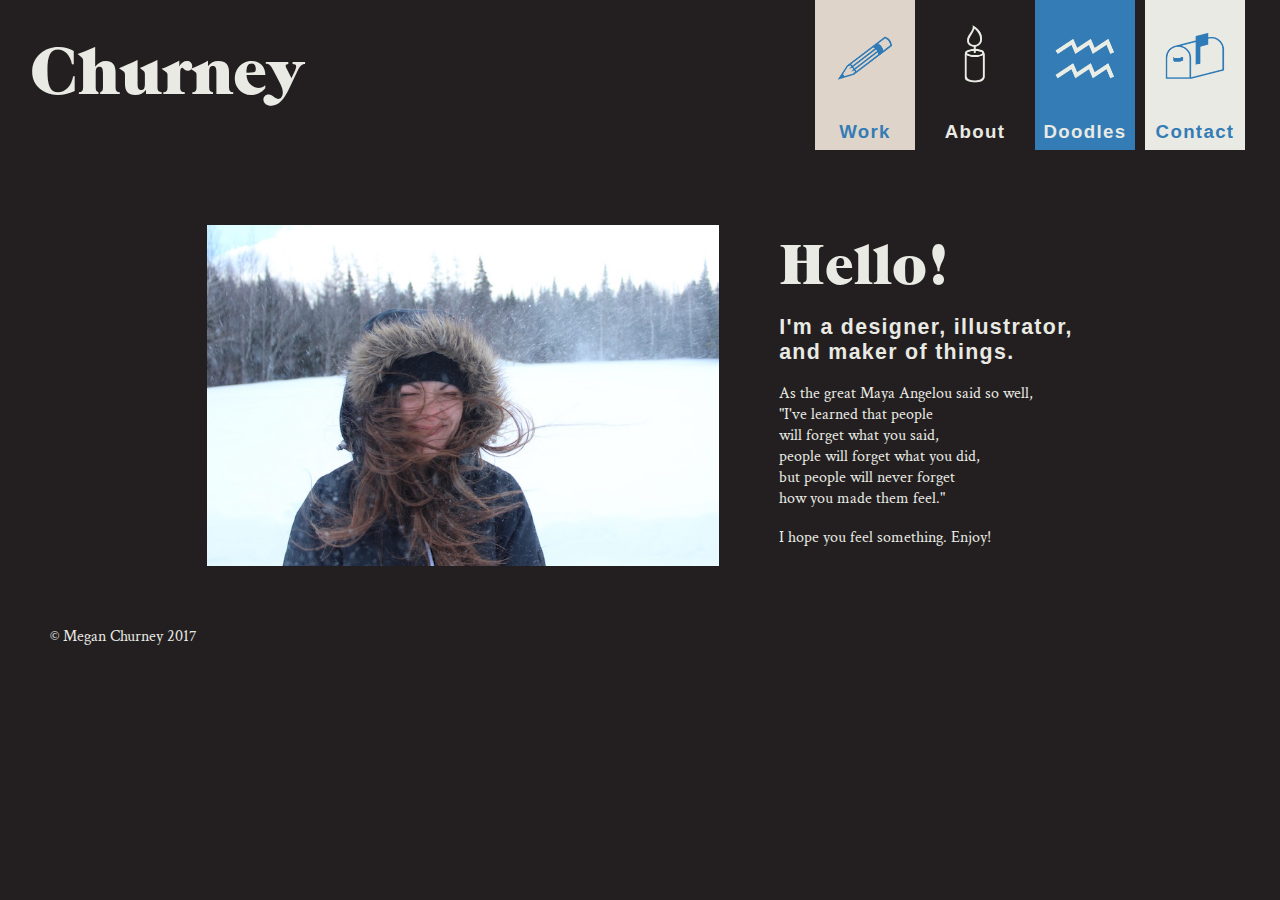
==== commit 119dc7fe: "more fixing of padding" ====
--- a/index.html
+++ b/index.html
@@ -88,8 +88,6 @@
 				<br>
 				<p>I hope you feel something. Enjoy!</p>
 			</div>
-
-			<!-- <img src="img/about-meg.jpg" alt="Portrait of Megan"/> -->
 		
 		</div>
 
--- a/style.css
+++ b/style.css
@@ -377,15 +377,16 @@
 
 footer {
 	padding-bottom: 30px;
+	margin-top: 10px;
 }
 
 
 footer p {
-	padding: 20px; 
-}
-
-
-
-
-
-
+	padding: 50px 0 0 20px; 
+}
+
+
+
+
+
+
